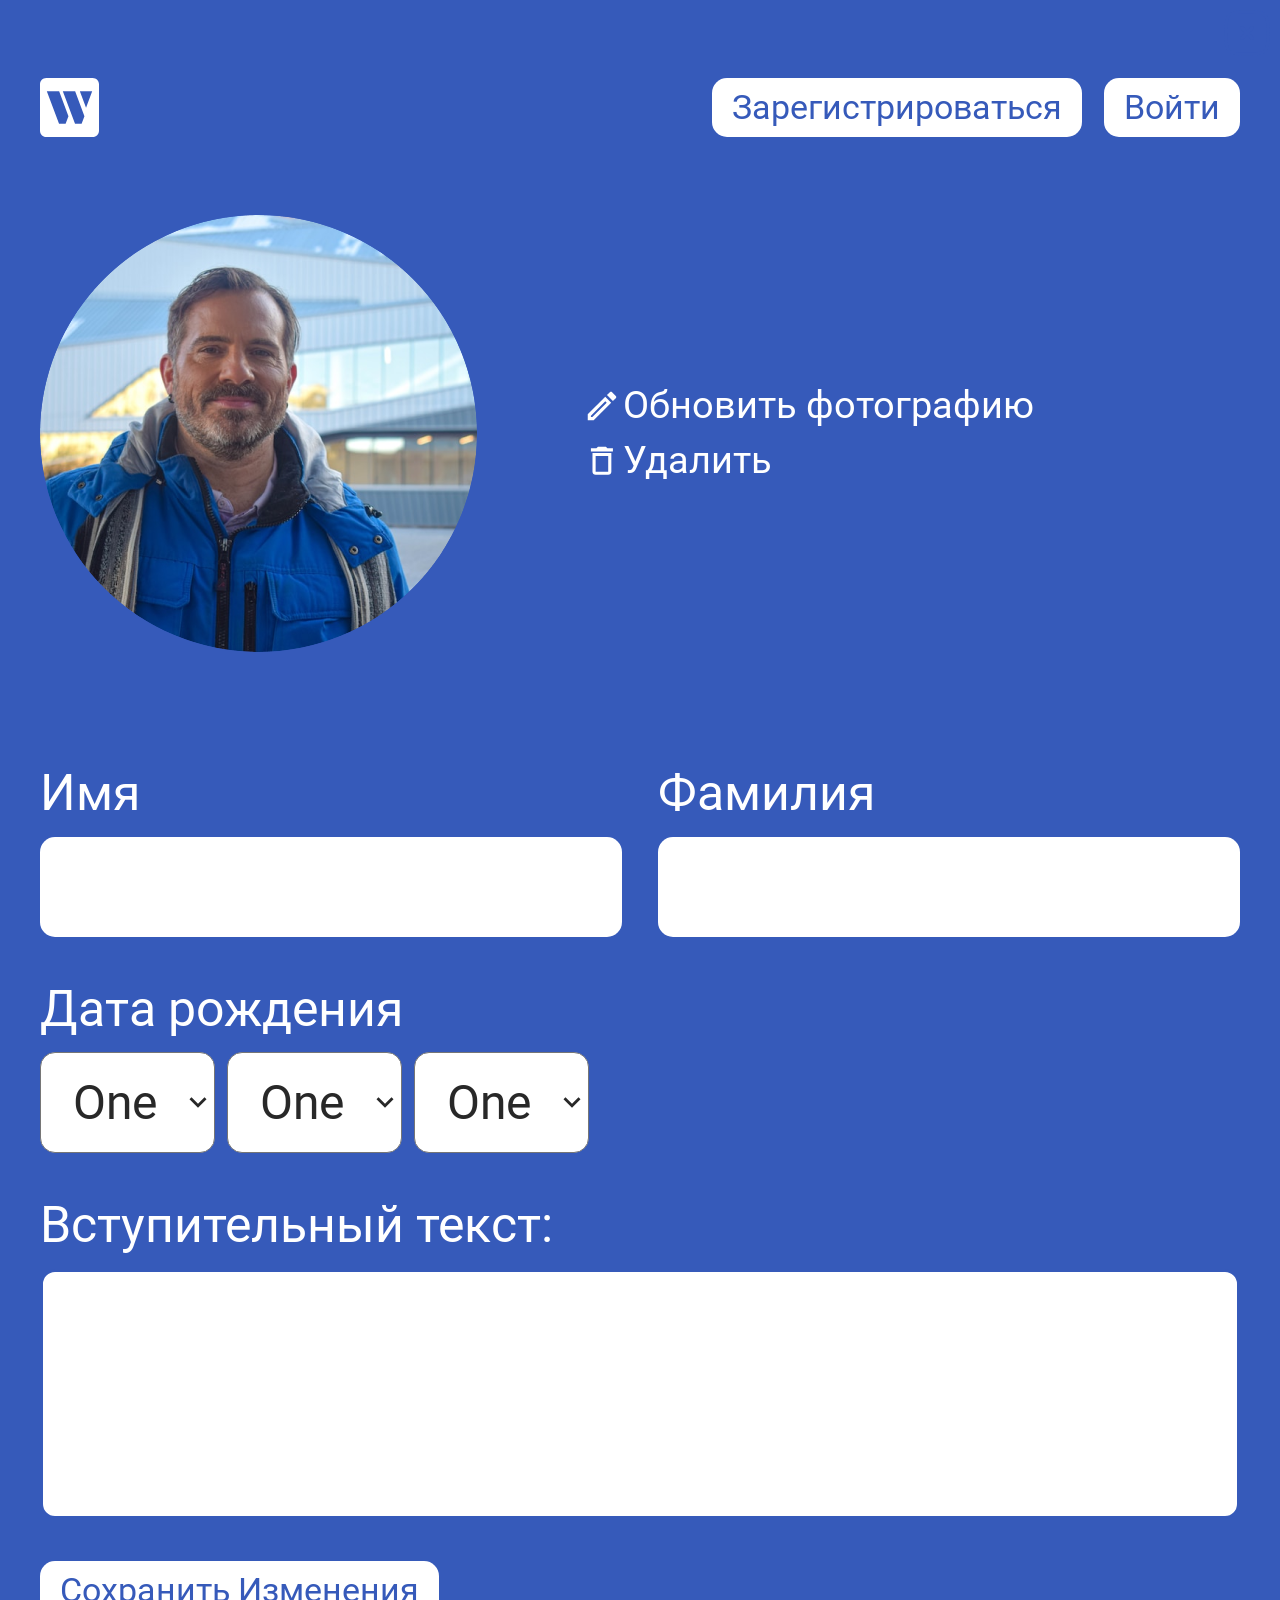
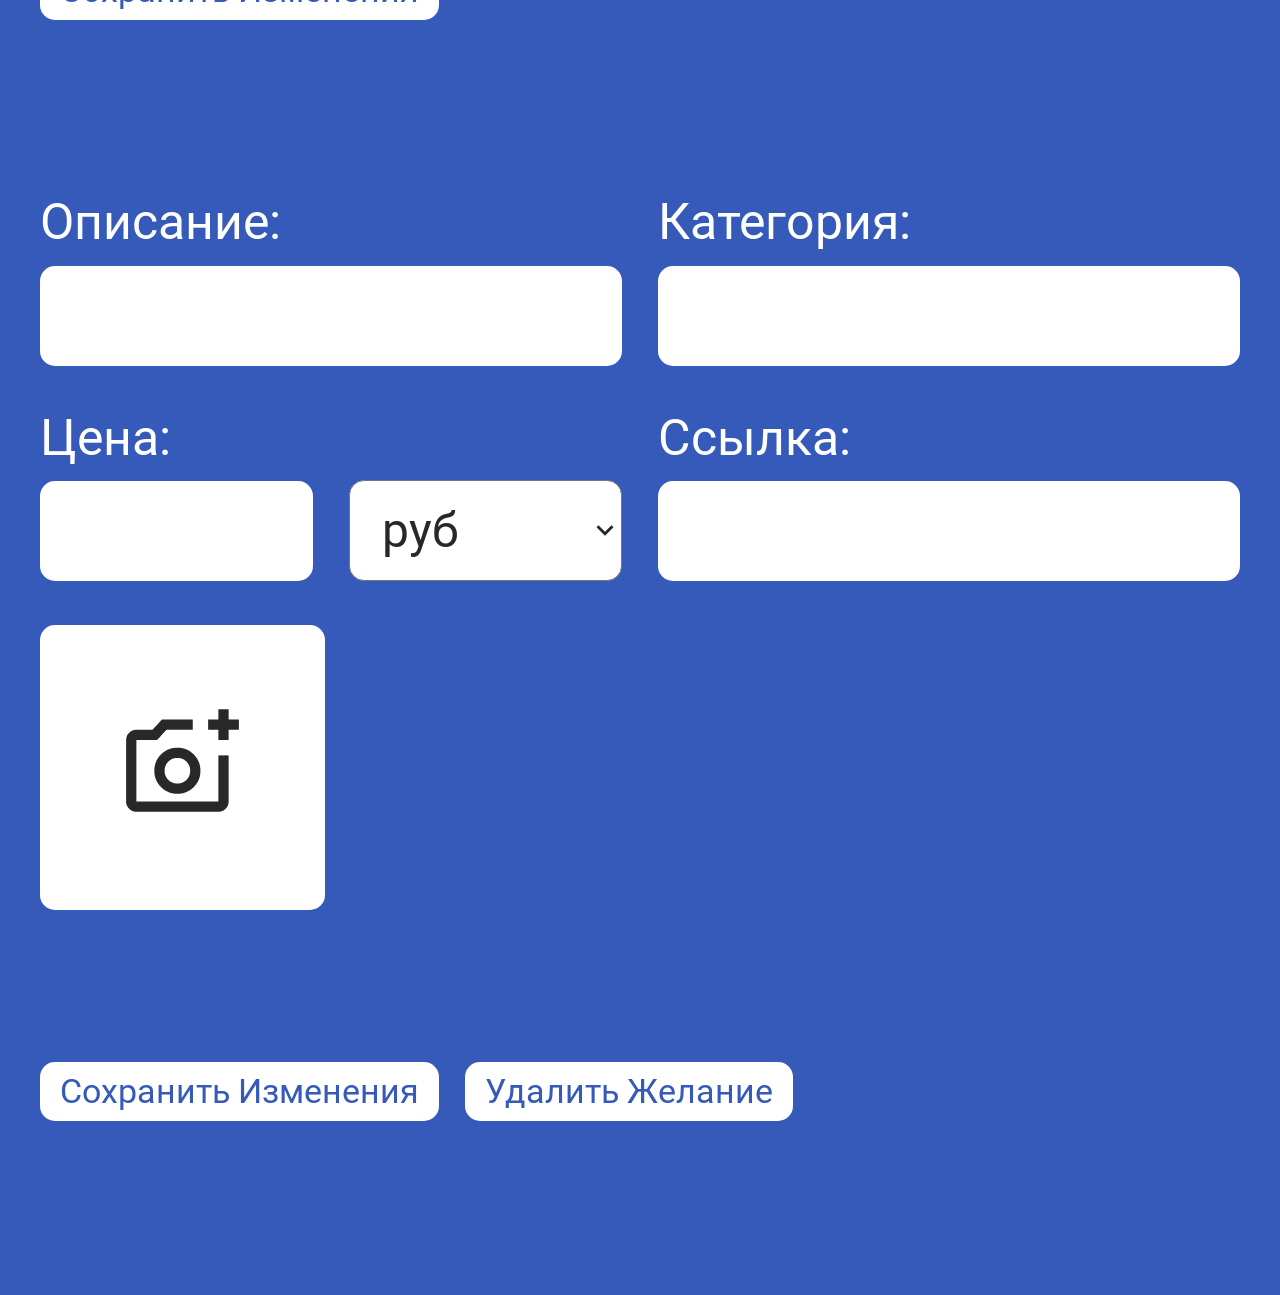
==== index.html @ 2039bf1b "init: create html-file and css styles for the project" ====
<!DOCTYPE html>
<html lang="ru">

<head>
    <meta charset="UTF-8">
    <meta http-equiv="X-UA-Compatible" content="IE=edge">
    <meta name="viewport" content="width=device-width, initial-scale=1.0">
    <title>WishList - список желаний</title>
    <link rel="stylesheet" href="style/index.css">
</head>

<body class="body">
    <header class="header">
        <div class="container header__container">
            <img class="header__logo" src="img/logo.svg" alt="логотип сервиса wishlist в виде буквы W">
            <nav class="header__nav nav">
                <butto class="nav__btn btn">Зарегистрироваться</butto>
                <butto class="nav__btn btn">Войти</butto>
            </nav>
            <button class="header__burger burger">
                <span class="burger__line"></span>
            </button>
        </div>
    </header>

    <main class="app">
        <section class="hero">
            <div class="container hero__container">
                <h1 class="hero__title">WishList</h1>
                <p class="hero_description">Никогда не&nbsp;поздно поставить новую цель или обрести новую мечту...</p>
                <ol class="hero__steps steps">
                    <li class="steps__item">создайте список желаний</li>
                    <li class="steps__item">Поделитесь ссылкой с&nbsp;друзьями</li>
                    <li class="steps__item">Получите желанный подарок</li>
                </ol>
            </div>
        </section>

        <section class="wishlist">
            <div class="container">
                <div class="wishlist__profile profile">
                    <img src="img/avatar.png" alt="Фото автора списка" class="profile__avatar">
                    <div class="profile__content">
                        <h2 class="profile__fullname">Иван Петров</h2>
                        <p class="profile__birthday">15 июля исполнится 55 лет</p>
                        <button class="profile__edit">
                            <svg width="38" height="38" viewBox="0 0 38 38" fill="none"
                                xmlns="http://www.w3.org/2000/svg">
                                <path
                                    d="M4.75 33.25H10.6875L28.1992 15.7384L22.2617 9.80086L4.75 27.3125V33.25ZM7.91667 28.6267L22.2617 14.2817L23.7183 15.7384L9.37333 30.0834H7.91667V28.6267ZM29.0858 5.20919C28.9394 5.06241 28.7654 4.94596 28.5738 4.86651C28.3823 4.78705 28.177 4.74615 27.9696 4.74615C27.7622 4.74615 27.5569 4.78705 27.3653 4.86651C27.1738 4.94596 26.9998 5.06241 26.8533 5.20919L23.9558 8.10669L29.8933 14.0442L32.7908 11.1467C32.9376 11.0002 33.0541 10.8262 33.1335 10.6347C33.213 10.4431 33.2539 10.2378 33.2539 10.0304C33.2539 9.82307 33.213 9.61774 33.1335 9.4262C33.0541 9.23466 32.9376 9.06067 32.7908 8.91419L29.0858 5.20919Z"
                                    fill="white" />
                            </svg>
                            редактировать профиль
                        </button>
                    </div>
                </div>
                <p class="wishlist__description">Это мой список желаний если вы мне хотите что-то подарить, то прошу
                    выбирайте из списка ниже или карту Ozon. Лучше
                    нарушить эффект внезапности, чем подарить что-то ненужное или то, что у меня уже есть.</p>
                <ul class="wishlist__categories categories">
                    <li class="categories__item">
                        <h3 class="categories__title">Гаджеты</h3>
                        <ul class="wishlist__items">
                            <li class="item">
                                <img src="img/11-categories_наушники.jpg" alt="Xiaomi Redmi Buds 4 Pro"
                                    class="item__image">
                                <h4 class="item__title">Xiaomi Redmi Buds 4 Pro</h4>
                                <p class="item__price">5800 руб.</p>
                                <button class="item__btn btn btn__castling">Выбрать</button>
                            </li>
                            <li class="item">
                                <img src="img/12-categories_часы.jpg" alt="Фитнес-браслет DEXP M6" class="item__image">
                                <h4 class="item__title">Фитнес-браслет DEXP M6</h4>
                                <p class="item__price">2500 руб.</p>
                                <button class="item__btn btn btn__castling">Выбрать</button>
                            </li>
                            <li class="item">
                                <img src="img/13-categories_смартфон.jpg" alt="Смартфон Apple iPhone 13"
                                    class="item__image">
                                <h4 class="item__title">Смартфон Apple iPhone 13</h4>
                                <p class="item__price">104890 руб.</p>
                                <button class="item__btn btn btn__castling">Выбрать</button>
                            </li>
                            <li class="item">
                                <img src="img/14-categories_планшет.jpg" alt="Планшет Apple iPad Air"
                                    class="item__image">
                                <h4 class="item__title">Планшет Apple iPad Air</h4>
                                <p class="item__price">55199 руб.</p>
                                <button class="item__btn btn btn__castling">Выбрать</button>
                            </li>
                            <li class="item">
                                <img src="img/15-categories_аккумулятор.jpg" alt="Портативный аккумулятор TFN"
                                    class="item__image">
                                <h4 class="item__title">Портативный аккумулятор TFN</h4>
                                <p class="item__price">1090 руб.</p>
                                <button class="item__btn btn btn__castling">Выбрать</button>
                            </li>
                            <li class="item">
                                <img src="img/16-categories_навигатор.jpg" alt="GPS навигатор NAVITEL E505"
                                    class="item__image">
                                <h4 class="item__title">GPS навигатор NAVITEL E505</h4>
                                <p class="item__price">4499 руб.</p>
                                <button class="item__btn btn btn__castling">Выбрать</button>
                            </li>
                        </ul>
                    </li>
                    <li class="categories__item">
                        <h3 class="categories__title">Хобби</h3>
                        <ul class="wishlist__items">
                            <li class="item">
                                <img src="img/21-categories_эхолот.jpg" alt="Беспроводной эхолот Deeper"
                                    class="item__image">
                                <h4 class="item__title">Беспроводной эхолот Deeper</h4>
                                <p class="item__price">17500 руб.</p>
                                <button class="item__btn btn btn__castling">Выбрать</button>
                            </li>
                            <li class="item">
                                <img src="img/22-categories_велосипед.jpg" alt=" Велосипед электрический"
                                    class="item__image">
                                <h4 class="item__title">Велосипед электрический</h4>
                                <p class="item__price">5800 руб.</p>
                                <button class="item__btn btn btn__castling">Выбрать</button>
                            </li>
                            <li class="item">
                                <img src="img/23-categories_игра.jpg" alt="Игра настольная Ужас Аркхэма"
                                    class="item__image">
                                <h4 class="item__title">Игра настольная Ужас Аркхэма</h4>
                                <p class="item__price">2599 руб.</p>
                                <button class="item__btn btn btn__castling">Выбрать</button>
                            </li>

                        </ul>
                    </li>
                </ul>
            </div>
        </section>
        <section class="edit edit_profile">
            <div class="container">
                <form class="form__edit">
                    <fieldset class="edit__avater">
                        <img src="img/avatar.png" alt="Аватар пользователя" class="edit__avatar-img">
                        <div class="edit__avatar-load">
                            <label for="avatar-load" class="edit__label-avatar">
                                <svg width="38" height="38" viewBox="0 0 38 38" fill="none"
                                    xmlns="http://www.w3.org/2000/svg">
                                    <path
                                        d="M4.75 33.25H10.6875L28.1992 15.7384L22.2617 9.80086L4.75 27.3125V33.25ZM7.91667 28.6267L22.2617 14.2817L23.7183 15.7384L9.37333 30.0834H7.91667V28.6267ZM29.0858 5.20919C28.9394 5.06241 28.7654 4.94596 28.5738 4.86651C28.3823 4.78705 28.177 4.74615 27.9696 4.74615C27.7622 4.74615 27.5569 4.78705 27.3653 4.86651C27.1738 4.94596 26.9998 5.06241 26.8533 5.20919L23.9558 8.10669L29.8933 14.0442L32.7908 11.1467C32.9376 11.0002 33.0541 10.8262 33.1335 10.6347C33.213 10.4431 33.2539 10.2378 33.2539 10.0304C33.2539 9.82307 33.213 9.61774 33.1335 9.4262C33.0541 9.23466 32.9376 9.06067 32.7908 8.91419L29.0858 5.20919Z"
                                        fill="white" />
                                </svg>
                                Обновить фотографию
                            </label>
                            <input class="edit__input-file edit__input-file_avatar" type="file"
                                accept="image/jpg, image/png">
                            <button class="edit__avatar-delete">
                                <svg width="38" height="38" viewBox="0 0 38 38" fill="none"
                                    xmlns="http://www.w3.org/2000/svg">
                                    <path
                                        d="M9.48842 29.6389C9.48842 31.35 10.9027 32.75 12.6313 32.75H25.2027C26.9313 32.75 28.3456 31.35 28.3456 29.6389V10.9722H9.48842V29.6389ZM12.6313 14.0833H25.2027V29.6389H12.6313V14.0833ZM24.417 6.30556L22.8456 4.75H14.9884L13.417 6.30556H7.91699V9.41667H29.917V6.30556H24.417Z"
                                        fill="white" />
                                </svg>
                                Удалить
                            </button>
                        </div>
                    </fieldset>
                    <fieldset class="edit__name">
                        <label class="edit__label">
                            <span class="edit__label-text">Имя</span>
                            <input type="text" class="edit__input" name="name">
                        </label>

                        <label class="edit__label">
                            <span class="edit__label-text">Фамилия</span>
                            <input type="text" class="edit__input" name="surname">
                        </label>
                    </fieldset>

                    <fieldset class="edit__birthday">
                        <legend class="edit__label-text">Дата рождения</legend>
                        <label class="edit__label edit__label_select">
                            <select class="edit__select" name="day" type="text">
                                <option value="1">One</option>
                                <option value="2">Two</option>
                            </select>
                        </label>
                        <label class="edit__label edit__label_select">
                            <select class="edit__select" name="month" type="text                      ">
                                <option value="1">One</option>
                                <option value="2">Two</option>
                            </select>
                        </label>
                        <label class="edit__label edit__label_select">
                            <select class="edit__select" name="year" type="text">
                                <option value="1">One</option>
                                <option value="2">Two</option>
                            </select>
                        </label>
                    </fieldset>

                    <fieldset class="edit__description">
                        <label class="edit__label-text" for="description">Вступительный текст:</label>
                        <textarea class="edit__description-input" id="description" name="description"></textarea>
                    </fieldset>

                    <button class="edit__submit-btn btn">Сохранить изменения</button>
                </form>
            </div>
        </section>

        <section class="edit edit_wish">
            <div class="container">
                <form lass="edit__form">
                    <fieldset class="edit__wish">
                        <label class="edit__label">
                            <span class="edit__label-text">Описание:</span>
                            <input type="text" class="edit__input" name="title">
                        </label>
                        <label class="edit__label">
                            <span class="edit__label-text">Категория:</span>
                            <input type="text" class="edit__input" name="category">
                        </label>

                        <div class="edit__label edit__wish-price">
                            <label class="edit__label_price">
                                <span class="edit__label-text">Цена:</span>
                                <input type="text" class="edit__input" name="price">
                            </label>
                            <label class="edit__label_select edit__label_price">
                                <select class="edit__select edit__select_currency" name="currency">
                                    <option value="rub">руб</option>
                                </select>

                            </label>
                        </div>

                        <label class="edit__label">
                            <span class="edit__label-text">Ссылка:</span>
                            <input type="text" class="edit__input" name="link">
                        </label>
                    </fieldset>
                    <fieldset class="edit__wish-photo">
                        <label for="" class="edit__label-photo">
                            <img src="img/no-photo.jpg" alt="нет фотографии" class="edit__wish-image">
                            <input type="file" class="edit__input-file edit__input-file_wish"
                                accept="image/jpg, image/png">
                        </label>
                        <button class="edit__wish-delete">
                            <svg width="50" height="50" viewBox="0 0 50 50" fill="none"
                                xmlns="http://www.w3.org/2000/svg">
                                <path
                                    d="M20.8961 18.6875C20.5999 18.4115 20.2081 18.2612 19.8033 18.2684C19.3985 18.2755 19.0123 18.4395 18.726 18.7258C18.4398 19.0121 18.2758 19.3983 18.2686 19.8031C18.2615 20.2079 18.4117 20.5996 18.6877 20.8958L22.7919 25L18.6877 29.1042C18.5342 29.2472 18.4111 29.4197 18.3257 29.6114C18.2403 29.803 18.1944 30.0099 18.1907 30.2197C18.187 30.4295 18.2256 30.6379 18.3042 30.8325C18.3827 31.027 18.4997 31.2038 18.6481 31.3522C18.7964 31.5005 18.9732 31.6175 19.1677 31.6961C19.3623 31.7747 19.5707 31.8133 19.7805 31.8096C19.9903 31.8059 20.1972 31.7599 20.3889 31.6745C20.5805 31.5891 20.753 31.466 20.8961 31.3125L25.0002 27.2083L29.1044 31.3125C29.4006 31.5885 29.7924 31.7388 30.1972 31.7316C30.602 31.7245 30.9882 31.5605 31.2745 31.2742C31.5607 30.9879 31.7247 30.6017 31.7319 30.1969C31.739 29.7921 31.5887 29.4004 31.3127 29.1042L27.2086 25L31.3127 20.8958C31.4663 20.7528 31.5894 20.5803 31.6748 20.3886C31.7602 20.197 31.8061 19.99 31.8098 19.7802C31.8135 19.5705 31.7749 19.3621 31.6963 19.1675C31.6177 18.9729 31.5008 18.7962 31.3524 18.6478C31.204 18.4995 31.0273 18.3825 30.8327 18.3039C30.6382 18.2253 30.4298 18.1867 30.22 18.1904C30.0102 18.1941 29.8033 18.2401 29.6116 18.3255C29.42 18.4109 29.2475 18.534 29.1044 18.6875L25.0002 22.7917L20.8961 18.6875Z"
                                    fill="#365ABA" />
                                <path fill-rule="evenodd" clip-rule="evenodd"
                                    d="M25.1191 2.60419H24.8816C20.0712 2.60419 16.3024 2.60419 13.3607 3.00002C10.3524 3.40419 7.97741 4.25002 6.11283 6.11252C4.24824 7.9771 3.40449 10.3521 3.00033 13.3625C2.60449 16.3021 2.60449 20.0709 2.60449 24.8813V25.1188C2.60449 29.9292 2.60449 33.6979 3.00033 36.6396C3.40449 39.6479 4.25033 42.0229 6.11283 43.8875C7.97741 45.7521 10.3524 46.5959 13.3628 47C16.3024 47.3959 20.0712 47.3959 24.8816 47.3959H25.1191C29.9295 47.3959 33.6982 47.3959 36.6399 47C39.6482 46.5959 42.0232 45.75 43.8878 43.8875C45.7524 42.0229 46.5962 39.6479 47.0003 36.6375C47.3962 33.6979 47.3962 29.9292 47.3962 25.1188V24.8813C47.3962 20.0709 47.3962 16.3021 47.0003 13.3604C46.5962 10.3521 45.7503 7.9771 43.8878 6.11252C42.0232 4.24794 39.6482 3.40419 36.6378 3.00002C33.6982 2.60419 29.9295 2.60419 25.1191 2.60419ZM8.32324 8.32294C9.51074 7.13544 11.1149 6.45419 13.7795 6.09585C16.4878 5.73335 20.0462 5.72919 25.0003 5.72919C29.9545 5.72919 33.5128 5.73335 36.2212 6.09585C38.8857 6.45419 40.492 7.13752 41.6795 8.32294C42.8649 9.51044 43.5462 11.1146 43.9045 13.7792C44.267 16.4875 44.2712 20.0459 44.2712 25C44.2712 29.9542 44.267 33.5125 43.9045 36.2209C43.5462 38.8854 42.8628 40.4917 41.6774 41.6792C40.4899 42.8646 38.8857 43.5459 36.2212 43.9042C33.5128 44.2667 29.9545 44.2709 25.0003 44.2709C20.0462 44.2709 16.4878 44.2667 13.7795 43.9042C11.1149 43.5459 9.50866 42.8625 8.32116 41.6771C7.13574 40.4896 6.45449 38.8854 6.09616 36.2209C5.73366 33.5125 5.72949 29.9542 5.72949 25C5.72949 20.0459 5.73366 16.4875 6.09616 13.7792C6.45449 11.1146 7.13783 9.51044 8.32324 8.32294Z"
                                    fill="#365ABA" />
                            </svg>

                        </button>
                    </fieldset>
                    <button class="edit__submit-btn btn">Сохранить изменения</button>
                    <button class="edit__delete-btn btn">Удалить желание</button>
                </form>
            </div>
        </section>
        <div class="modal"></div>
    </main>
</body>

</html>
---- style/index.css ----
@import 'normalize.css';
@import 'fonts.css';
@import 'style.css';
@import 'header.css';
@import 'hero.css';
@import 'step.css';
@import 'nav.css';
@import 'wishlist.css';
@import 'categories.css';
@import 'item.css';
@import 'profile.css';
@import 'edit.css';
@import 'burger.css';
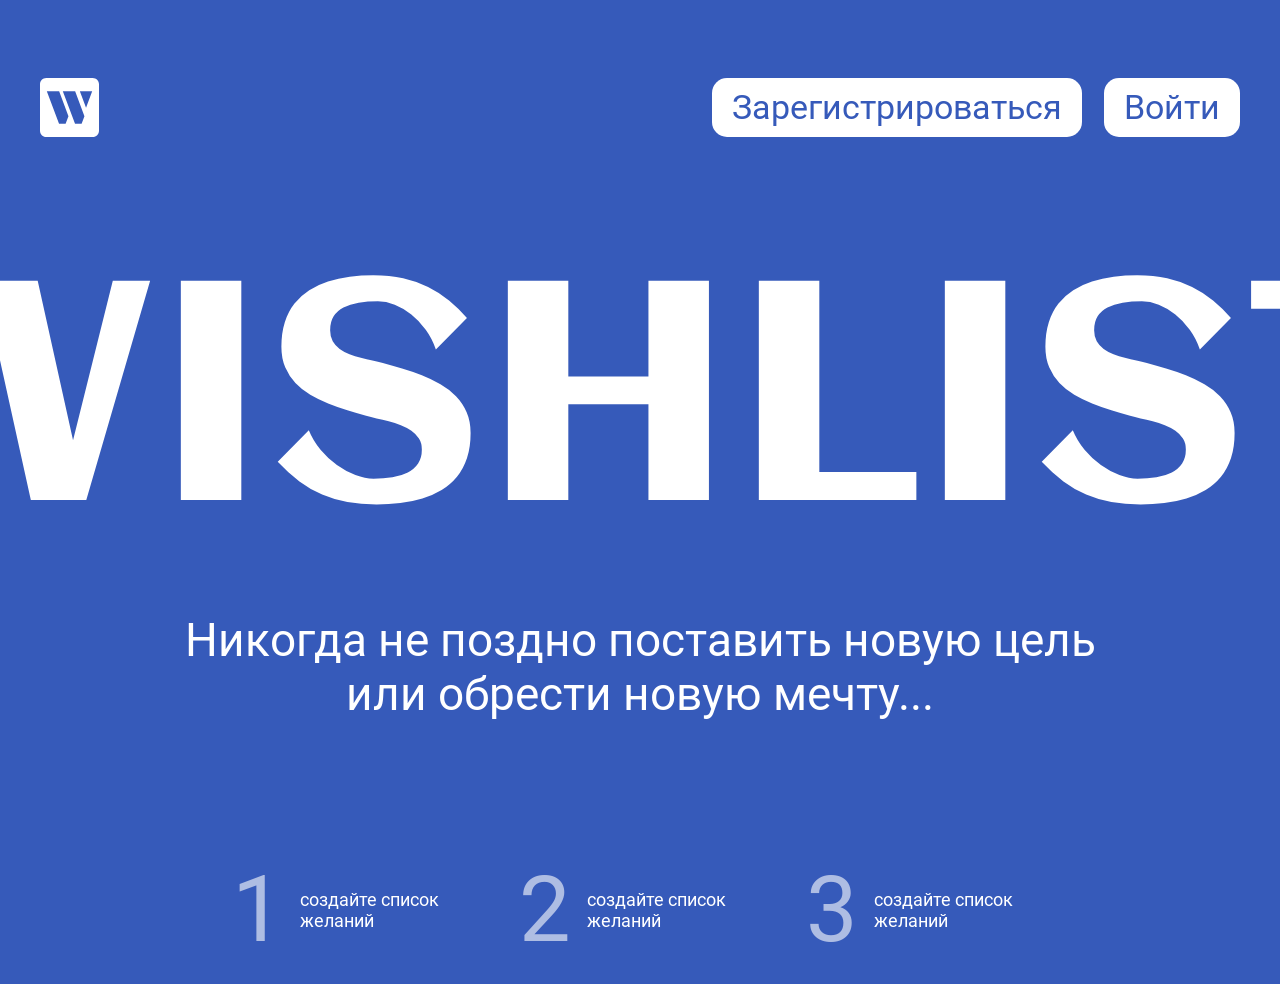
==== commit d701ac17: "init: rewrite hero section by JS" ====
--- a/index.html
+++ b/index.html
@@ -6,262 +6,26 @@
     <meta http-equiv="X-UA-Compatible" content="IE=edge">
     <meta name="viewport" content="width=device-width, initial-scale=1.0">
     <title>WishList - список желаний</title>
+
     <link rel="stylesheet" href="style/index.css">
+
+    <script src="scripts/index.js" type="module"></script>
 </head>
 
 <body class="body">
     <header class="header">
         <div class="container header__container">
-            <img class="header__logo" src="img/logo.svg" alt="логотип сервиса wishlist в виде буквы W">
+            <a href="/">
+                <img class="header__logo" src="img/logo.svg" alt="логотип сервиса wishlist в виде буквы W">
+            </a>
+
             <nav class="header__nav nav">
-                <butto class="nav__btn btn">Зарегистрироваться</butto>
-                <butto class="nav__btn btn">Войти</butto>
             </nav>
-            <button class="header__burger burger">
-                <span class="burger__line"></span>
-            </button>
         </div>
     </header>
 
     <main class="app">
-        <section class="hero">
-            <div class="container hero__container">
-                <h1 class="hero__title">WishList</h1>
-                <p class="hero_description">Никогда не&nbsp;поздно поставить новую цель или обрести новую мечту...</p>
-                <ol class="hero__steps steps">
-                    <li class="steps__item">создайте список желаний</li>
-                    <li class="steps__item">Поделитесь ссылкой с&nbsp;друзьями</li>
-                    <li class="steps__item">Получите желанный подарок</li>
-                </ol>
-            </div>
-        </section>
-
-        <section class="wishlist">
-            <div class="container">
-                <div class="wishlist__profile profile">
-                    <img src="img/avatar.png" alt="Фото автора списка" class="profile__avatar">
-                    <div class="profile__content">
-                        <h2 class="profile__fullname">Иван Петров</h2>
-                        <p class="profile__birthday">15 июля исполнится 55 лет</p>
-                        <button class="profile__edit">
-                            <svg width="38" height="38" viewBox="0 0 38 38" fill="none"
-                                xmlns="http://www.w3.org/2000/svg">
-                                <path
-                                    d="M4.75 33.25H10.6875L28.1992 15.7384L22.2617 9.80086L4.75 27.3125V33.25ZM7.91667 28.6267L22.2617 14.2817L23.7183 15.7384L9.37333 30.0834H7.91667V28.6267ZM29.0858 5.20919C28.9394 5.06241 28.7654 4.94596 28.5738 4.86651C28.3823 4.78705 28.177 4.74615 27.9696 4.74615C27.7622 4.74615 27.5569 4.78705 27.3653 4.86651C27.1738 4.94596 26.9998 5.06241 26.8533 5.20919L23.9558 8.10669L29.8933 14.0442L32.7908 11.1467C32.9376 11.0002 33.0541 10.8262 33.1335 10.6347C33.213 10.4431 33.2539 10.2378 33.2539 10.0304C33.2539 9.82307 33.213 9.61774 33.1335 9.4262C33.0541 9.23466 32.9376 9.06067 32.7908 8.91419L29.0858 5.20919Z"
-                                    fill="white" />
-                            </svg>
-                            редактировать профиль
-                        </button>
-                    </div>
-                </div>
-                <p class="wishlist__description">Это мой список желаний если вы мне хотите что-то подарить, то прошу
-                    выбирайте из списка ниже или карту Ozon. Лучше
-                    нарушить эффект внезапности, чем подарить что-то ненужное или то, что у меня уже есть.</p>
-                <ul class="wishlist__categories categories">
-                    <li class="categories__item">
-                        <h3 class="categories__title">Гаджеты</h3>
-                        <ul class="wishlist__items">
-                            <li class="item">
-                                <img src="img/11-categories_наушники.jpg" alt="Xiaomi Redmi Buds 4 Pro"
-                                    class="item__image">
-                                <h4 class="item__title">Xiaomi Redmi Buds 4 Pro</h4>
-                                <p class="item__price">5800 руб.</p>
-                                <button class="item__btn btn btn__castling">Выбрать</button>
-                            </li>
-                            <li class="item">
-                                <img src="img/12-categories_часы.jpg" alt="Фитнес-браслет DEXP M6" class="item__image">
-                                <h4 class="item__title">Фитнес-браслет DEXP M6</h4>
-                                <p class="item__price">2500 руб.</p>
-                                <button class="item__btn btn btn__castling">Выбрать</button>
-                            </li>
-                            <li class="item">
-                                <img src="img/13-categories_смартфон.jpg" alt="Смартфон Apple iPhone 13"
-                                    class="item__image">
-                                <h4 class="item__title">Смартфон Apple iPhone 13</h4>
-                                <p class="item__price">104890 руб.</p>
-                                <button class="item__btn btn btn__castling">Выбрать</button>
-                            </li>
-                            <li class="item">
-                                <img src="img/14-categories_планшет.jpg" alt="Планшет Apple iPad Air"
-                                    class="item__image">
-                                <h4 class="item__title">Планшет Apple iPad Air</h4>
-                                <p class="item__price">55199 руб.</p>
-                                <button class="item__btn btn btn__castling">Выбрать</button>
-                            </li>
-                            <li class="item">
-                                <img src="img/15-categories_аккумулятор.jpg" alt="Портативный аккумулятор TFN"
-                                    class="item__image">
-                                <h4 class="item__title">Портативный аккумулятор TFN</h4>
-                                <p class="item__price">1090 руб.</p>
-                                <button class="item__btn btn btn__castling">Выбрать</button>
-                            </li>
-                            <li class="item">
-                                <img src="img/16-categories_навигатор.jpg" alt="GPS навигатор NAVITEL E505"
-                                    class="item__image">
-                                <h4 class="item__title">GPS навигатор NAVITEL E505</h4>
-                                <p class="item__price">4499 руб.</p>
-                                <button class="item__btn btn btn__castling">Выбрать</button>
-                            </li>
-                        </ul>
-                    </li>
-                    <li class="categories__item">
-                        <h3 class="categories__title">Хобби</h3>
-                        <ul class="wishlist__items">
-                            <li class="item">
-                                <img src="img/21-categories_эхолот.jpg" alt="Беспроводной эхолот Deeper"
-                                    class="item__image">
-                                <h4 class="item__title">Беспроводной эхолот Deeper</h4>
-                                <p class="item__price">17500 руб.</p>
-                                <button class="item__btn btn btn__castling">Выбрать</button>
-                            </li>
-                            <li class="item">
-                                <img src="img/22-categories_велосипед.jpg" alt=" Велосипед электрический"
-                                    class="item__image">
-                                <h4 class="item__title">Велосипед электрический</h4>
-                                <p class="item__price">5800 руб.</p>
-                                <button class="item__btn btn btn__castling">Выбрать</button>
-                            </li>
-                            <li class="item">
-                                <img src="img/23-categories_игра.jpg" alt="Игра настольная Ужас Аркхэма"
-                                    class="item__image">
-                                <h4 class="item__title">Игра настольная Ужас Аркхэма</h4>
-                                <p class="item__price">2599 руб.</p>
-                                <button class="item__btn btn btn__castling">Выбрать</button>
-                            </li>
-
-                        </ul>
-                    </li>
-                </ul>
-            </div>
-        </section>
-        <section class="edit edit_profile">
-            <div class="container">
-                <form class="form__edit">
-                    <fieldset class="edit__avater">
-                        <img src="img/avatar.png" alt="Аватар пользователя" class="edit__avatar-img">
-                        <div class="edit__avatar-load">
-                            <label for="avatar-load" class="edit__label-avatar">
-                                <svg width="38" height="38" viewBox="0 0 38 38" fill="none"
-                                    xmlns="http://www.w3.org/2000/svg">
-                                    <path
-                                        d="M4.75 33.25H10.6875L28.1992 15.7384L22.2617 9.80086L4.75 27.3125V33.25ZM7.91667 28.6267L22.2617 14.2817L23.7183 15.7384L9.37333 30.0834H7.91667V28.6267ZM29.0858 5.20919C28.9394 5.06241 28.7654 4.94596 28.5738 4.86651C28.3823 4.78705 28.177 4.74615 27.9696 4.74615C27.7622 4.74615 27.5569 4.78705 27.3653 4.86651C27.1738 4.94596 26.9998 5.06241 26.8533 5.20919L23.9558 8.10669L29.8933 14.0442L32.7908 11.1467C32.9376 11.0002 33.0541 10.8262 33.1335 10.6347C33.213 10.4431 33.2539 10.2378 33.2539 10.0304C33.2539 9.82307 33.213 9.61774 33.1335 9.4262C33.0541 9.23466 32.9376 9.06067 32.7908 8.91419L29.0858 5.20919Z"
-                                        fill="white" />
-                                </svg>
-                                Обновить фотографию
-                            </label>
-                            <input class="edit__input-file edit__input-file_avatar" type="file"
-                                accept="image/jpg, image/png">
-                            <button class="edit__avatar-delete">
-                                <svg width="38" height="38" viewBox="0 0 38 38" fill="none"
-                                    xmlns="http://www.w3.org/2000/svg">
-                                    <path
-                                        d="M9.48842 29.6389C9.48842 31.35 10.9027 32.75 12.6313 32.75H25.2027C26.9313 32.75 28.3456 31.35 28.3456 29.6389V10.9722H9.48842V29.6389ZM12.6313 14.0833H25.2027V29.6389H12.6313V14.0833ZM24.417 6.30556L22.8456 4.75H14.9884L13.417 6.30556H7.91699V9.41667H29.917V6.30556H24.417Z"
-                                        fill="white" />
-                                </svg>
-                                Удалить
-                            </button>
-                        </div>
-                    </fieldset>
-                    <fieldset class="edit__name">
-                        <label class="edit__label">
-                            <span class="edit__label-text">Имя</span>
-                            <input type="text" class="edit__input" name="name">
-                        </label>
-
-                        <label class="edit__label">
-                            <span class="edit__label-text">Фамилия</span>
-                            <input type="text" class="edit__input" name="surname">
-                        </label>
-                    </fieldset>
-
-                    <fieldset class="edit__birthday">
-                        <legend class="edit__label-text">Дата рождения</legend>
-                        <label class="edit__label edit__label_select">
-                            <select class="edit__select" name="day" type="text">
-                                <option value="1">One</option>
-                                <option value="2">Two</option>
-                            </select>
-                        </label>
-                        <label class="edit__label edit__label_select">
-                            <select class="edit__select" name="month" type="text                      ">
-                                <option value="1">One</option>
-                                <option value="2">Two</option>
-                            </select>
-                        </label>
-                        <label class="edit__label edit__label_select">
-                            <select class="edit__select" name="year" type="text">
-                                <option value="1">One</option>
-                                <option value="2">Two</option>
-                            </select>
-                        </label>
-                    </fieldset>
-
-                    <fieldset class="edit__description">
-                        <label class="edit__label-text" for="description">Вступительный текст:</label>
-                        <textarea class="edit__description-input" id="description" name="description"></textarea>
-                    </fieldset>
-
-                    <button class="edit__submit-btn btn">Сохранить изменения</button>
-                </form>
-            </div>
-        </section>
-
-        <section class="edit edit_wish">
-            <div class="container">
-                <form lass="edit__form">
-                    <fieldset class="edit__wish">
-                        <label class="edit__label">
-                            <span class="edit__label-text">Описание:</span>
-                            <input type="text" class="edit__input" name="title">
-                        </label>
-                        <label class="edit__label">
-                            <span class="edit__label-text">Категория:</span>
-                            <input type="text" class="edit__input" name="category">
-                        </label>
-
-                        <div class="edit__label edit__wish-price">
-                            <label class="edit__label_price">
-                                <span class="edit__label-text">Цена:</span>
-                                <input type="text" class="edit__input" name="price">
-                            </label>
-                            <label class="edit__label_select edit__label_price">
-                                <select class="edit__select edit__select_currency" name="currency">
-                                    <option value="rub">руб</option>
-                                </select>
-
-                            </label>
-                        </div>
-
-                        <label class="edit__label">
-                            <span class="edit__label-text">Ссылка:</span>
-                            <input type="text" class="edit__input" name="link">
-                        </label>
-                    </fieldset>
-                    <fieldset class="edit__wish-photo">
-                        <label for="" class="edit__label-photo">
-                            <img src="img/no-photo.jpg" alt="нет фотографии" class="edit__wish-image">
-                            <input type="file" class="edit__input-file edit__input-file_wish"
-                                accept="image/jpg, image/png">
-                        </label>
-                        <button class="edit__wish-delete">
-                            <svg width="50" height="50" viewBox="0 0 50 50" fill="none"
-                                xmlns="http://www.w3.org/2000/svg">
-                                <path
-                                    d="M20.8961 18.6875C20.5999 18.4115 20.2081 18.2612 19.8033 18.2684C19.3985 18.2755 19.0123 18.4395 18.726 18.7258C18.4398 19.0121 18.2758 19.3983 18.2686 19.8031C18.2615 20.2079 18.4117 20.5996 18.6877 20.8958L22.7919 25L18.6877 29.1042C18.5342 29.2472 18.4111 29.4197 18.3257 29.6114C18.2403 29.803 18.1944 30.0099 18.1907 30.2197C18.187 30.4295 18.2256 30.6379 18.3042 30.8325C18.3827 31.027 18.4997 31.2038 18.6481 31.3522C18.7964 31.5005 18.9732 31.6175 19.1677 31.6961C19.3623 31.7747 19.5707 31.8133 19.7805 31.8096C19.9903 31.8059 20.1972 31.7599 20.3889 31.6745C20.5805 31.5891 20.753 31.466 20.8961 31.3125L25.0002 27.2083L29.1044 31.3125C29.4006 31.5885 29.7924 31.7388 30.1972 31.7316C30.602 31.7245 30.9882 31.5605 31.2745 31.2742C31.5607 30.9879 31.7247 30.6017 31.7319 30.1969C31.739 29.7921 31.5887 29.4004 31.3127 29.1042L27.2086 25L31.3127 20.8958C31.4663 20.7528 31.5894 20.5803 31.6748 20.3886C31.7602 20.197 31.8061 19.99 31.8098 19.7802C31.8135 19.5705 31.7749 19.3621 31.6963 19.1675C31.6177 18.9729 31.5008 18.7962 31.3524 18.6478C31.204 18.4995 31.0273 18.3825 30.8327 18.3039C30.6382 18.2253 30.4298 18.1867 30.22 18.1904C30.0102 18.1941 29.8033 18.2401 29.6116 18.3255C29.42 18.4109 29.2475 18.534 29.1044 18.6875L25.0002 22.7917L20.8961 18.6875Z"
-                                    fill="#365ABA" />
-                                <path fill-rule="evenodd" clip-rule="evenodd"
-                                    d="M25.1191 2.60419H24.8816C20.0712 2.60419 16.3024 2.60419 13.3607 3.00002C10.3524 3.40419 7.97741 4.25002 6.11283 6.11252C4.24824 7.9771 3.40449 10.3521 3.00033 13.3625C2.60449 16.3021 2.60449 20.0709 2.60449 24.8813V25.1188C2.60449 29.9292 2.60449 33.6979 3.00033 36.6396C3.40449 39.6479 4.25033 42.0229 6.11283 43.8875C7.97741 45.7521 10.3524 46.5959 13.3628 47C16.3024 47.3959 20.0712 47.3959 24.8816 47.3959H25.1191C29.9295 47.3959 33.6982 47.3959 36.6399 47C39.6482 46.5959 42.0232 45.75 43.8878 43.8875C45.7524 42.0229 46.5962 39.6479 47.0003 36.6375C47.3962 33.6979 47.3962 29.9292 47.3962 25.1188V24.8813C47.3962 20.0709 47.3962 16.3021 47.0003 13.3604C46.5962 10.3521 45.7503 7.9771 43.8878 6.11252C42.0232 4.24794 39.6482 3.40419 36.6378 3.00002C33.6982 2.60419 29.9295 2.60419 25.1191 2.60419ZM8.32324 8.32294C9.51074 7.13544 11.1149 6.45419 13.7795 6.09585C16.4878 5.73335 20.0462 5.72919 25.0003 5.72919C29.9545 5.72919 33.5128 5.73335 36.2212 6.09585C38.8857 6.45419 40.492 7.13752 41.6795 8.32294C42.8649 9.51044 43.5462 11.1146 43.9045 13.7792C44.267 16.4875 44.2712 20.0459 44.2712 25C44.2712 29.9542 44.267 33.5125 43.9045 36.2209C43.5462 38.8854 42.8628 40.4917 41.6774 41.6792C40.4899 42.8646 38.8857 43.5459 36.2212 43.9042C33.5128 44.2667 29.9545 44.2709 25.0003 44.2709C20.0462 44.2709 16.4878 44.2667 13.7795 43.9042C11.1149 43.5459 9.50866 42.8625 8.32116 41.6771C7.13574 40.4896 6.45449 38.8854 6.09616 36.2209C5.73366 33.5125 5.72949 29.9542 5.72949 25C5.72949 20.0459 5.73366 16.4875 6.09616 13.7792C6.45449 11.1146 7.13783 9.51044 8.32324 8.32294Z"
-                                    fill="#365ABA" />
-                            </svg>
-
-                        </button>
-                    </fieldset>
-                    <button class="edit__submit-btn btn">Сохранить изменения</button>
-                    <button class="edit__delete-btn btn">Удалить желание</button>
-                </form>
-            </div>
-        </section>
-        <div class="modal"></div>
+        fdgfdshfddgjgj
     </main>
 </body>
 
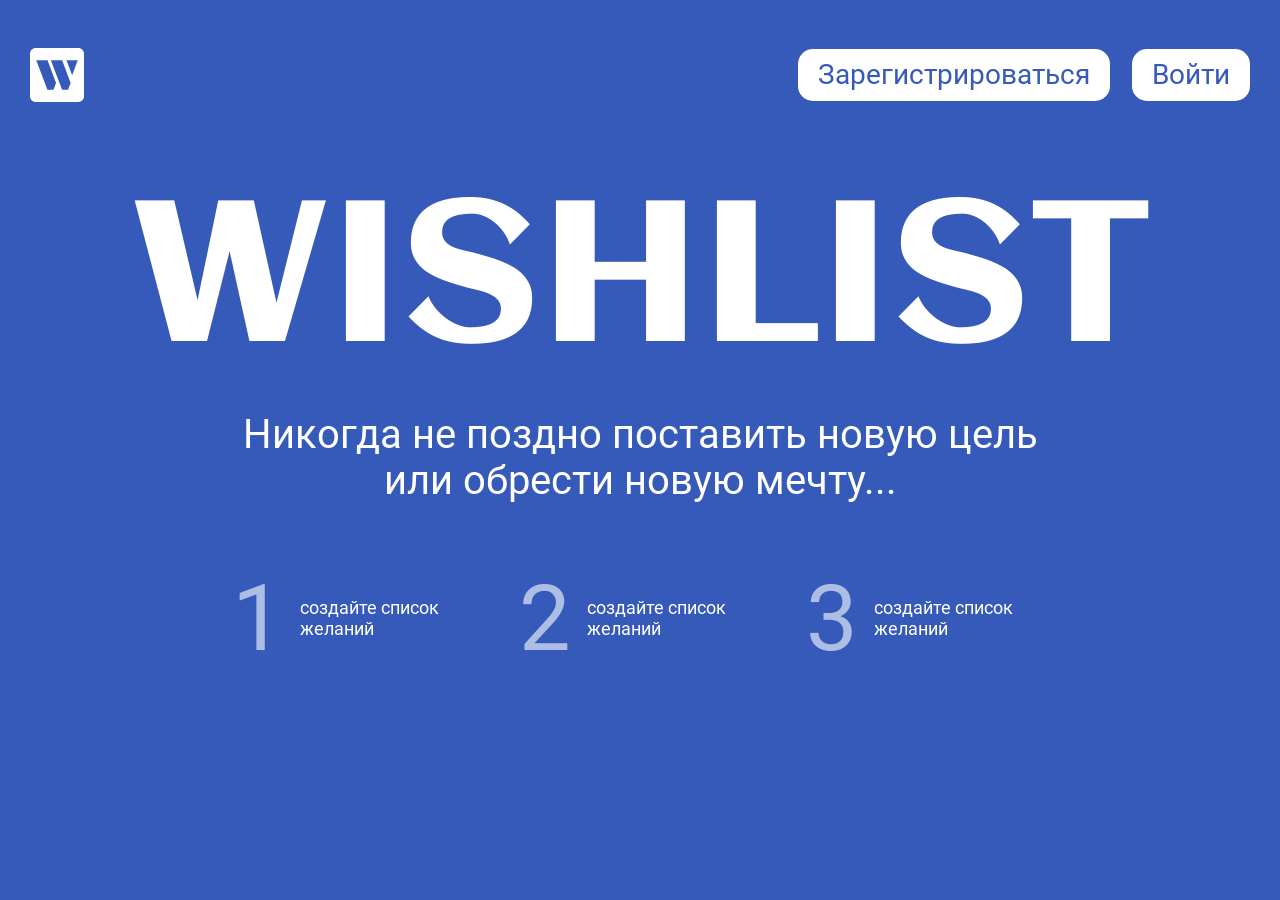
==== commit e03ab512: "feat: begin routing modal js" ====
--- a/index.html
+++ b/index.html
@@ -9,6 +9,7 @@
 
     <link rel="stylesheet" href="style/index.css">
 
+    <script src="scripts/director.min.js" defer></script>
     <script src="scripts/index.js" type="module"></script>
 </head>
 
@@ -25,7 +26,7 @@
     </header>
 
     <main class="app">
-        fdgfdshfddgjgj
+        Пробный ТЕКСT
     </main>
 </body>
 
